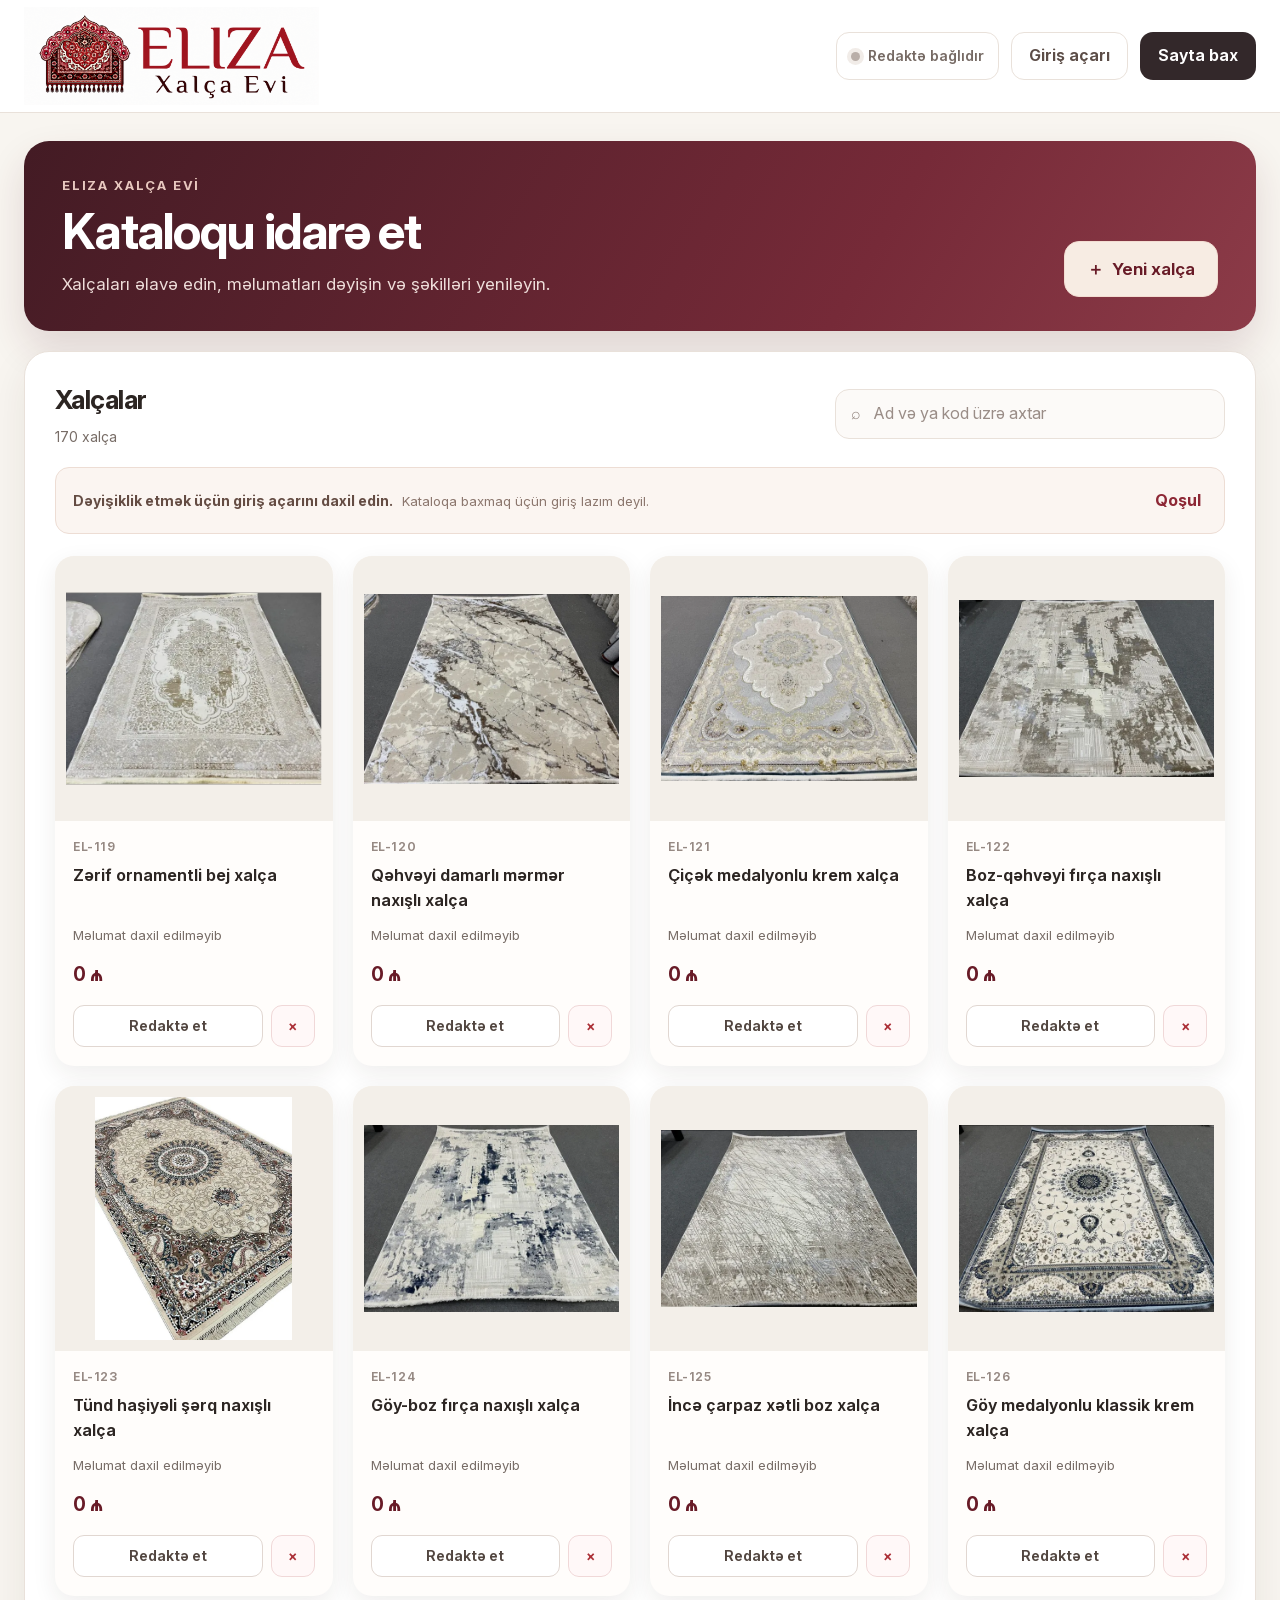
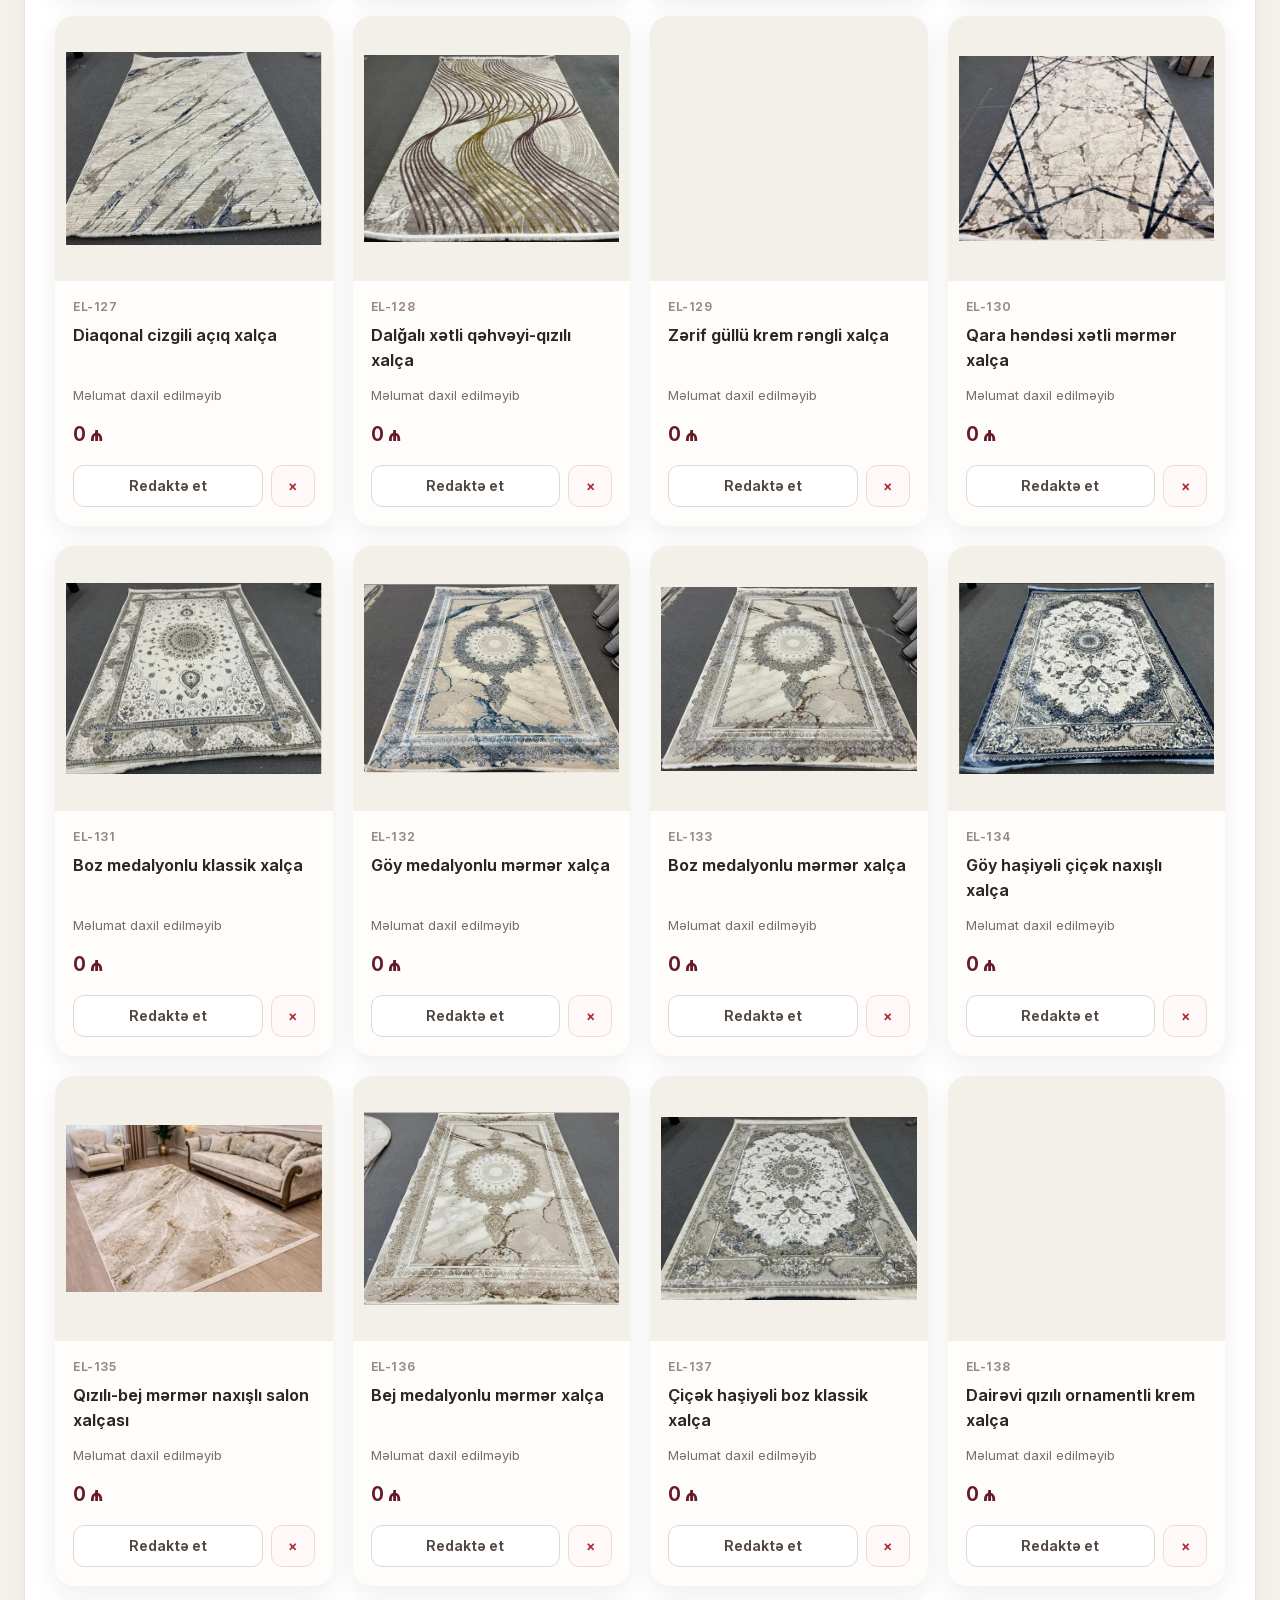
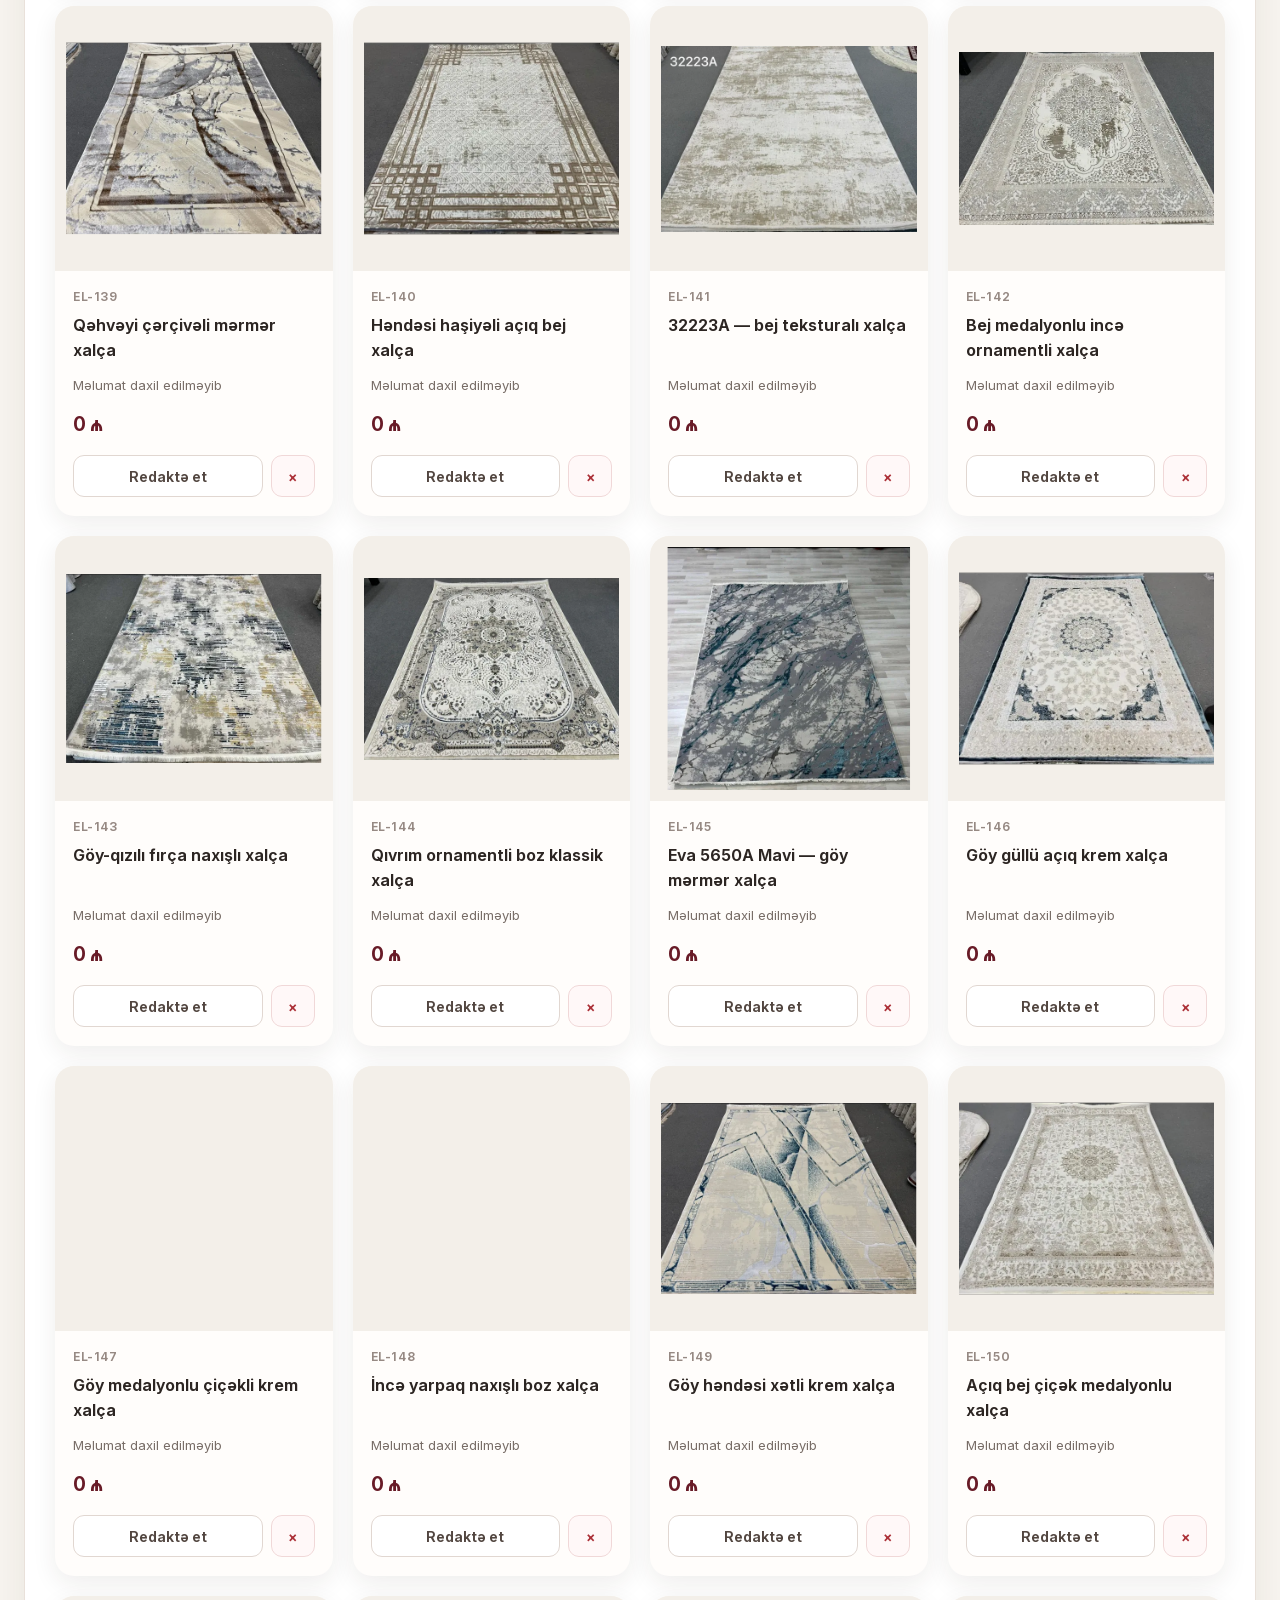
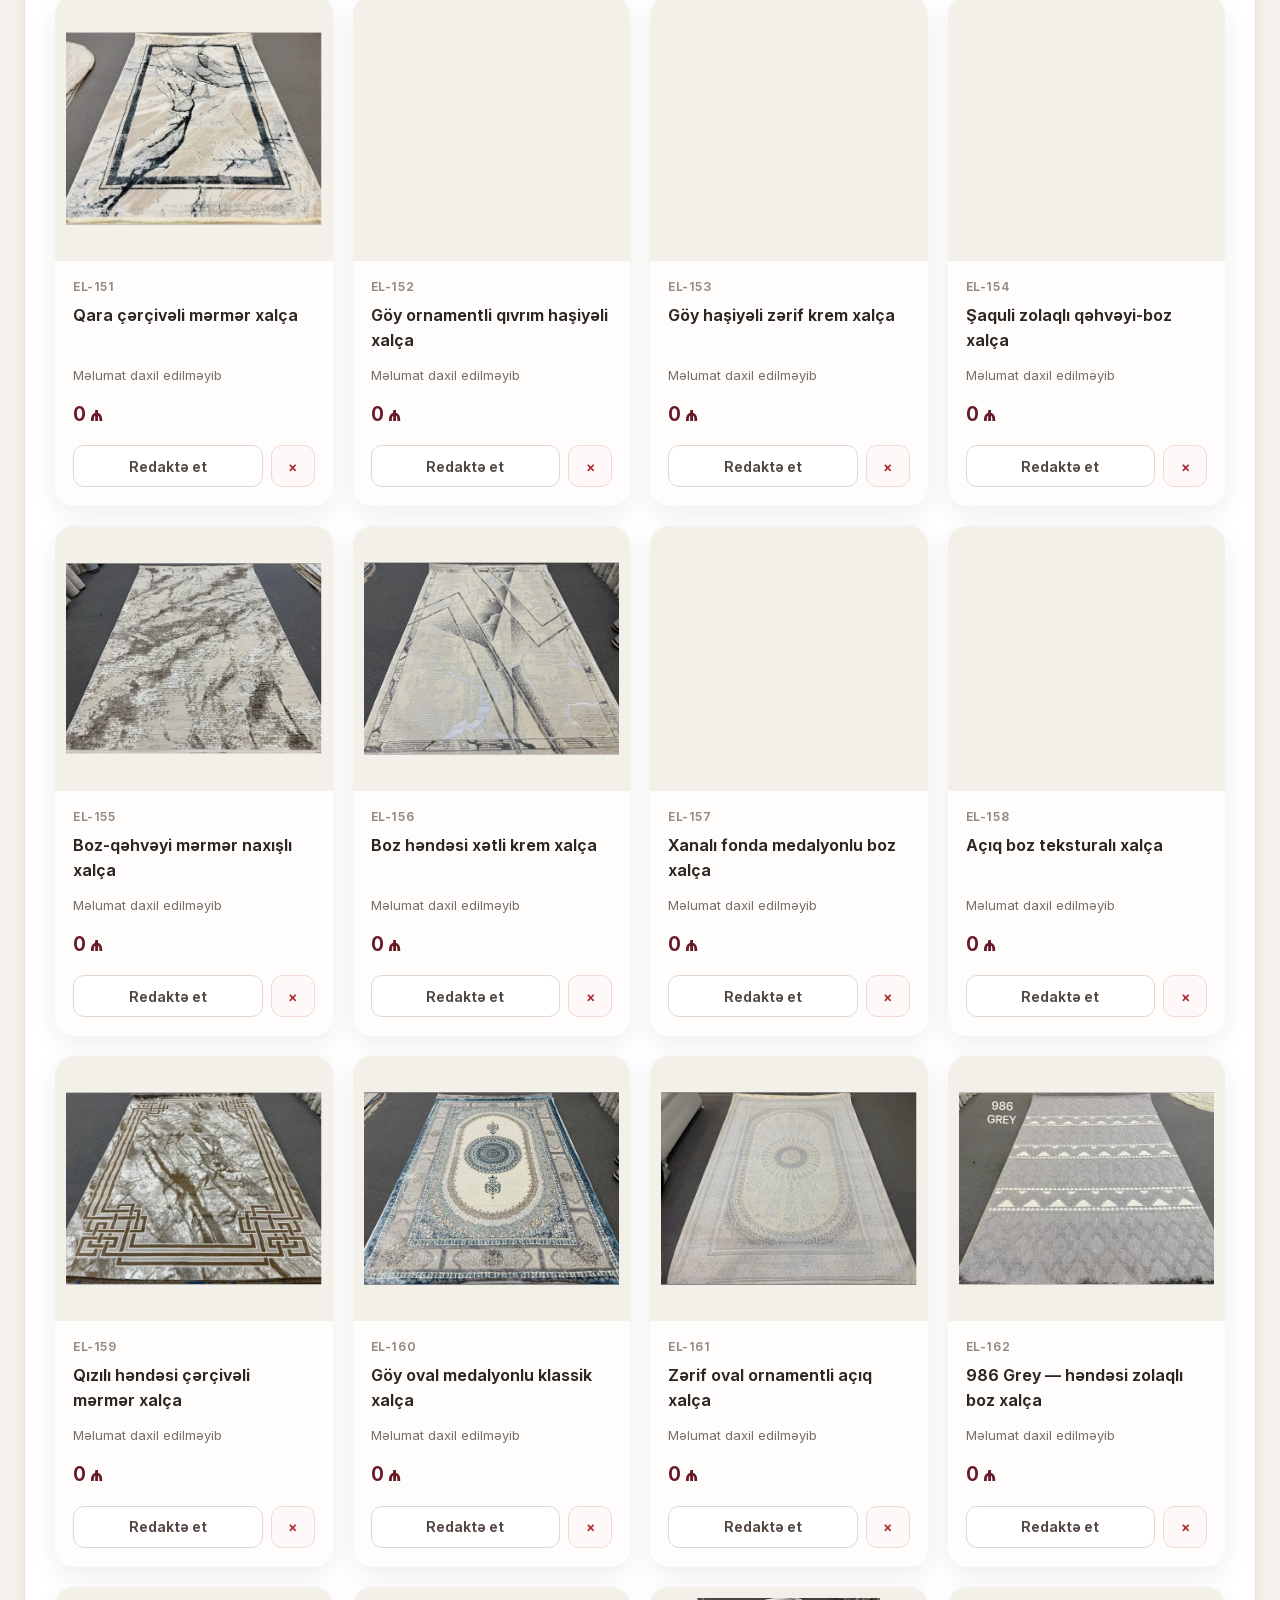
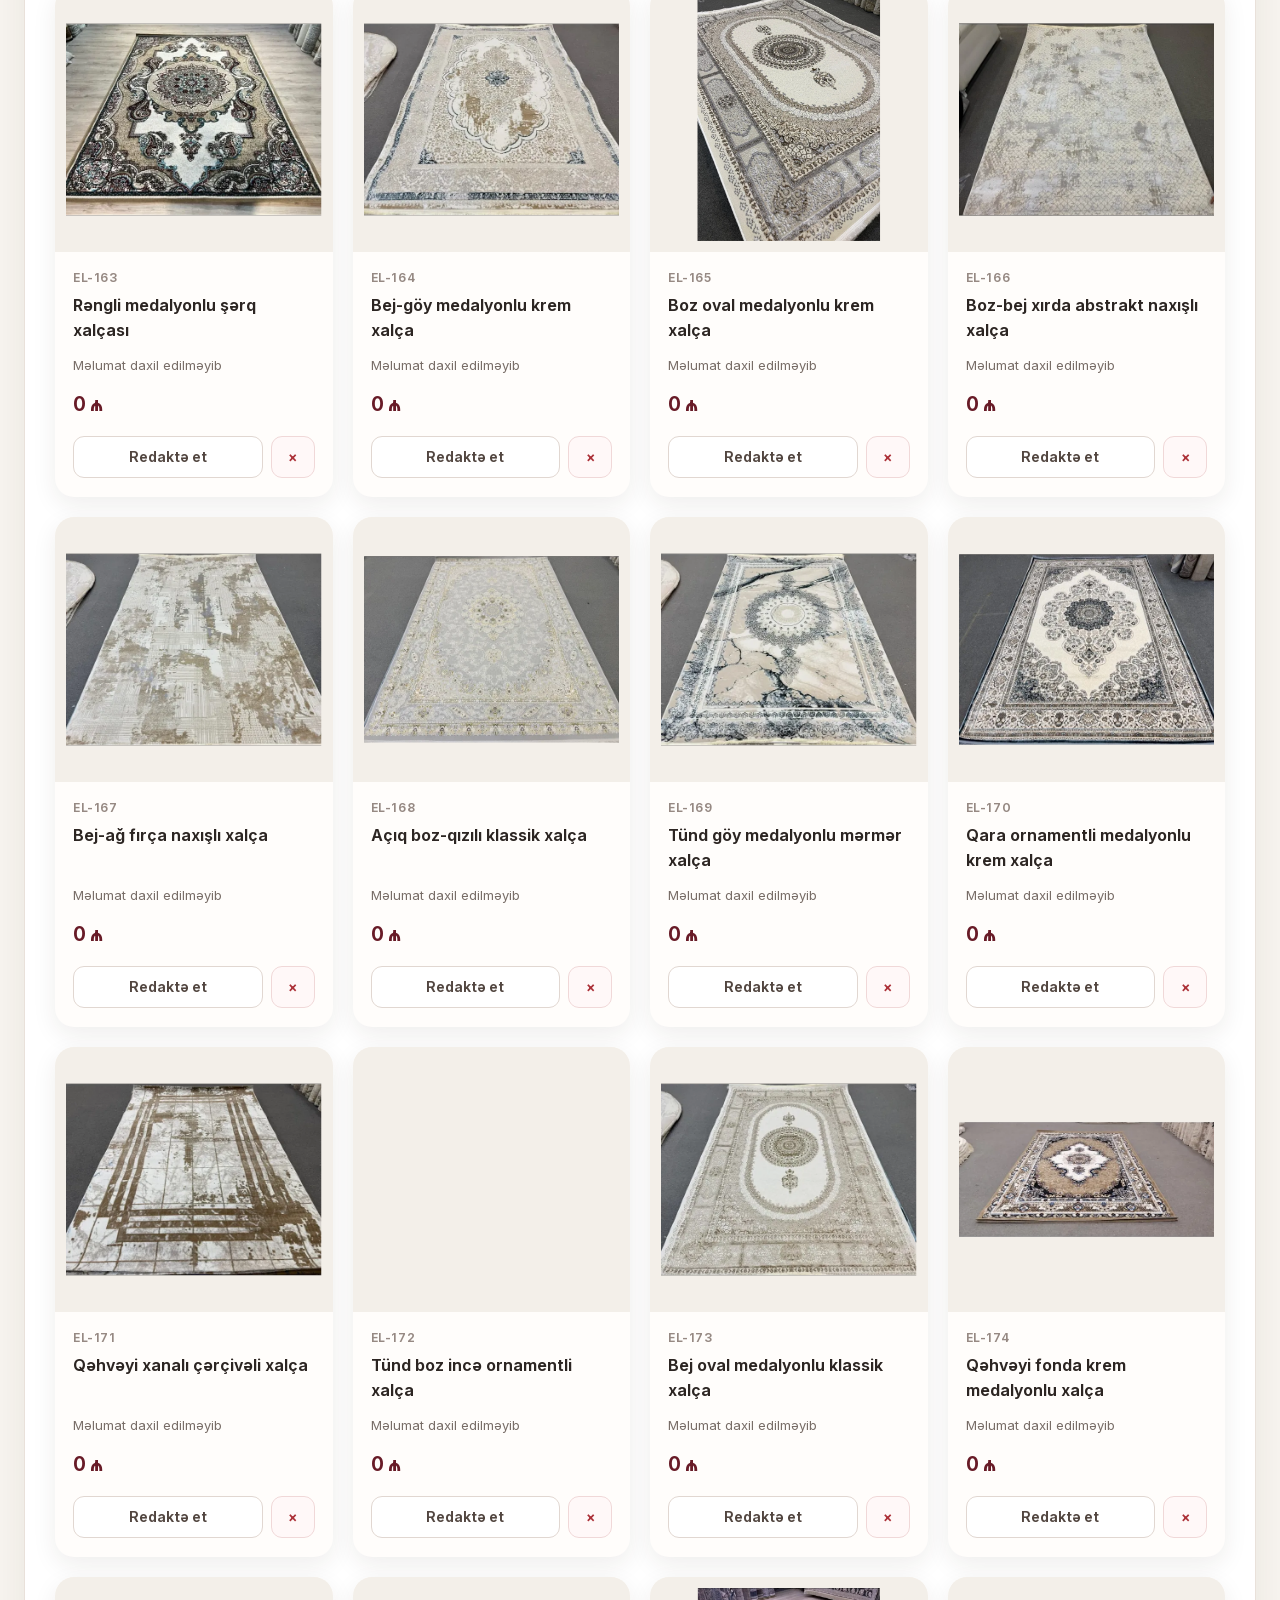
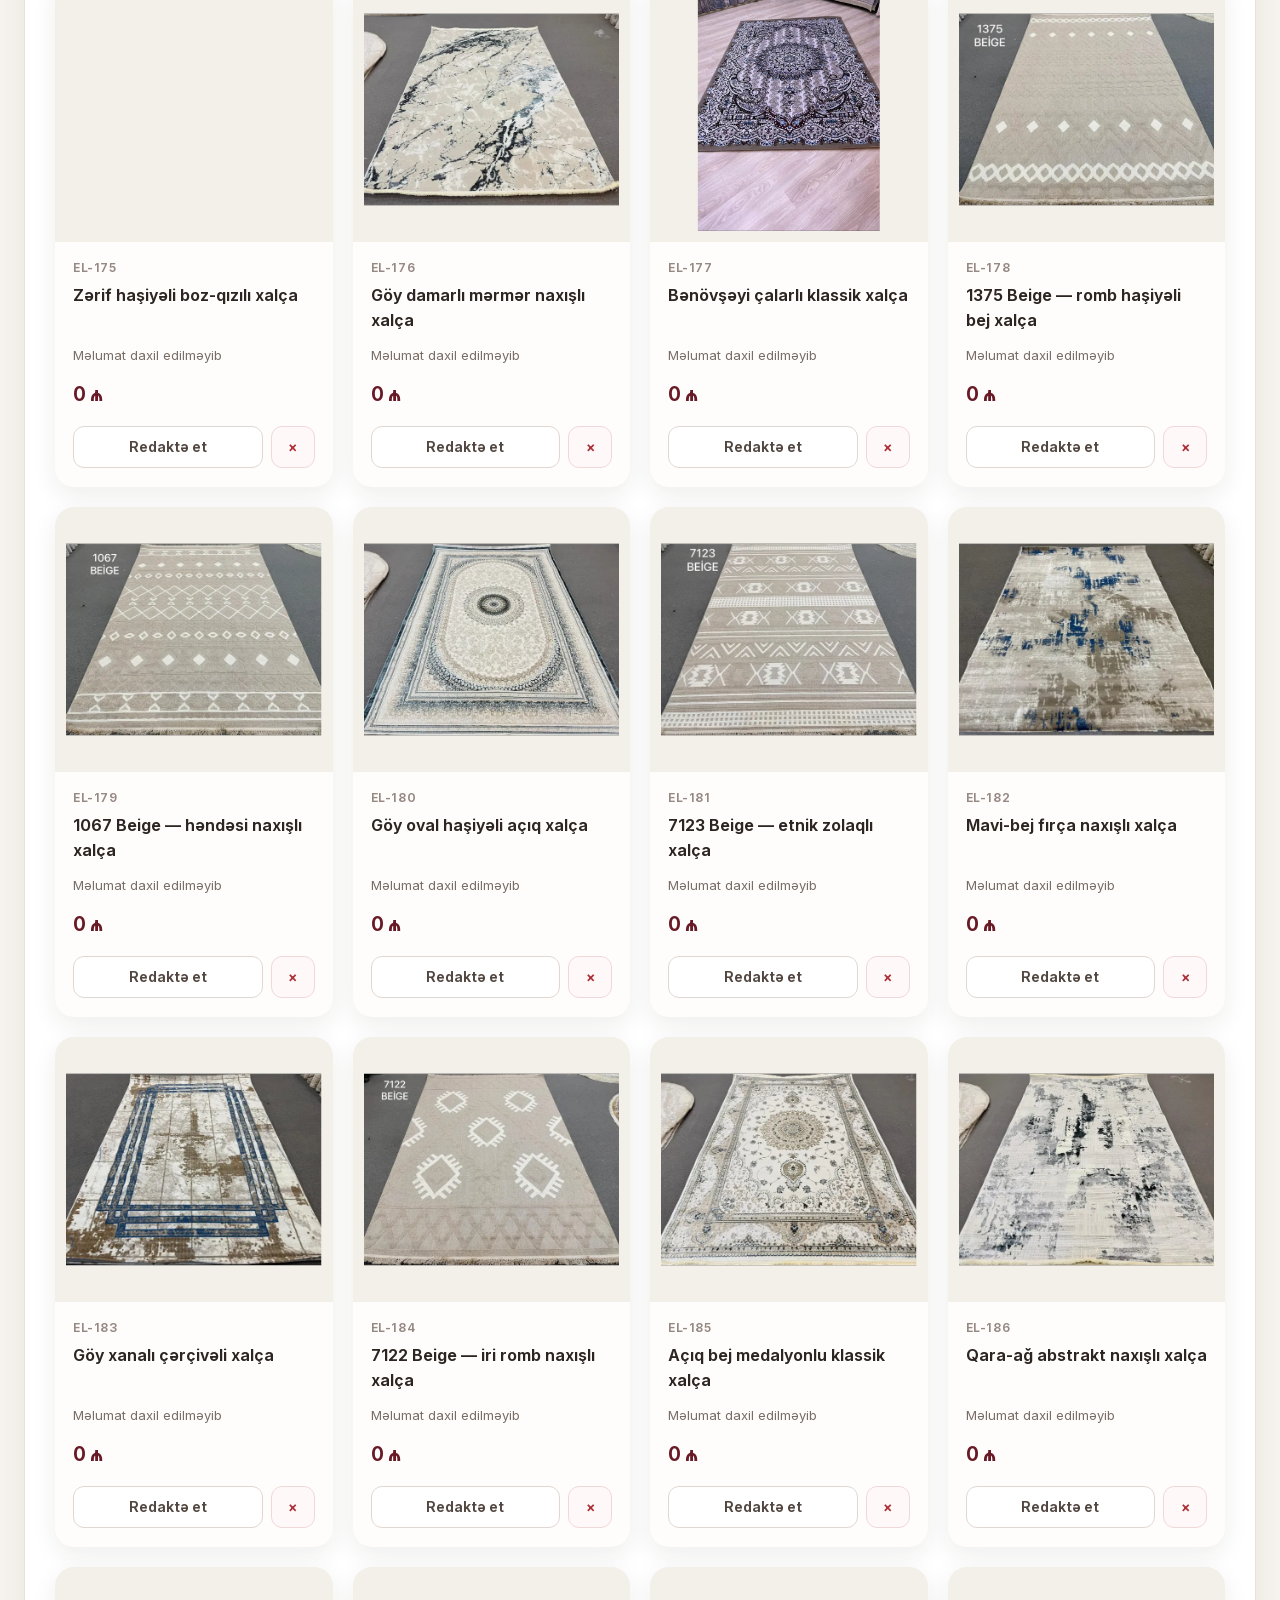
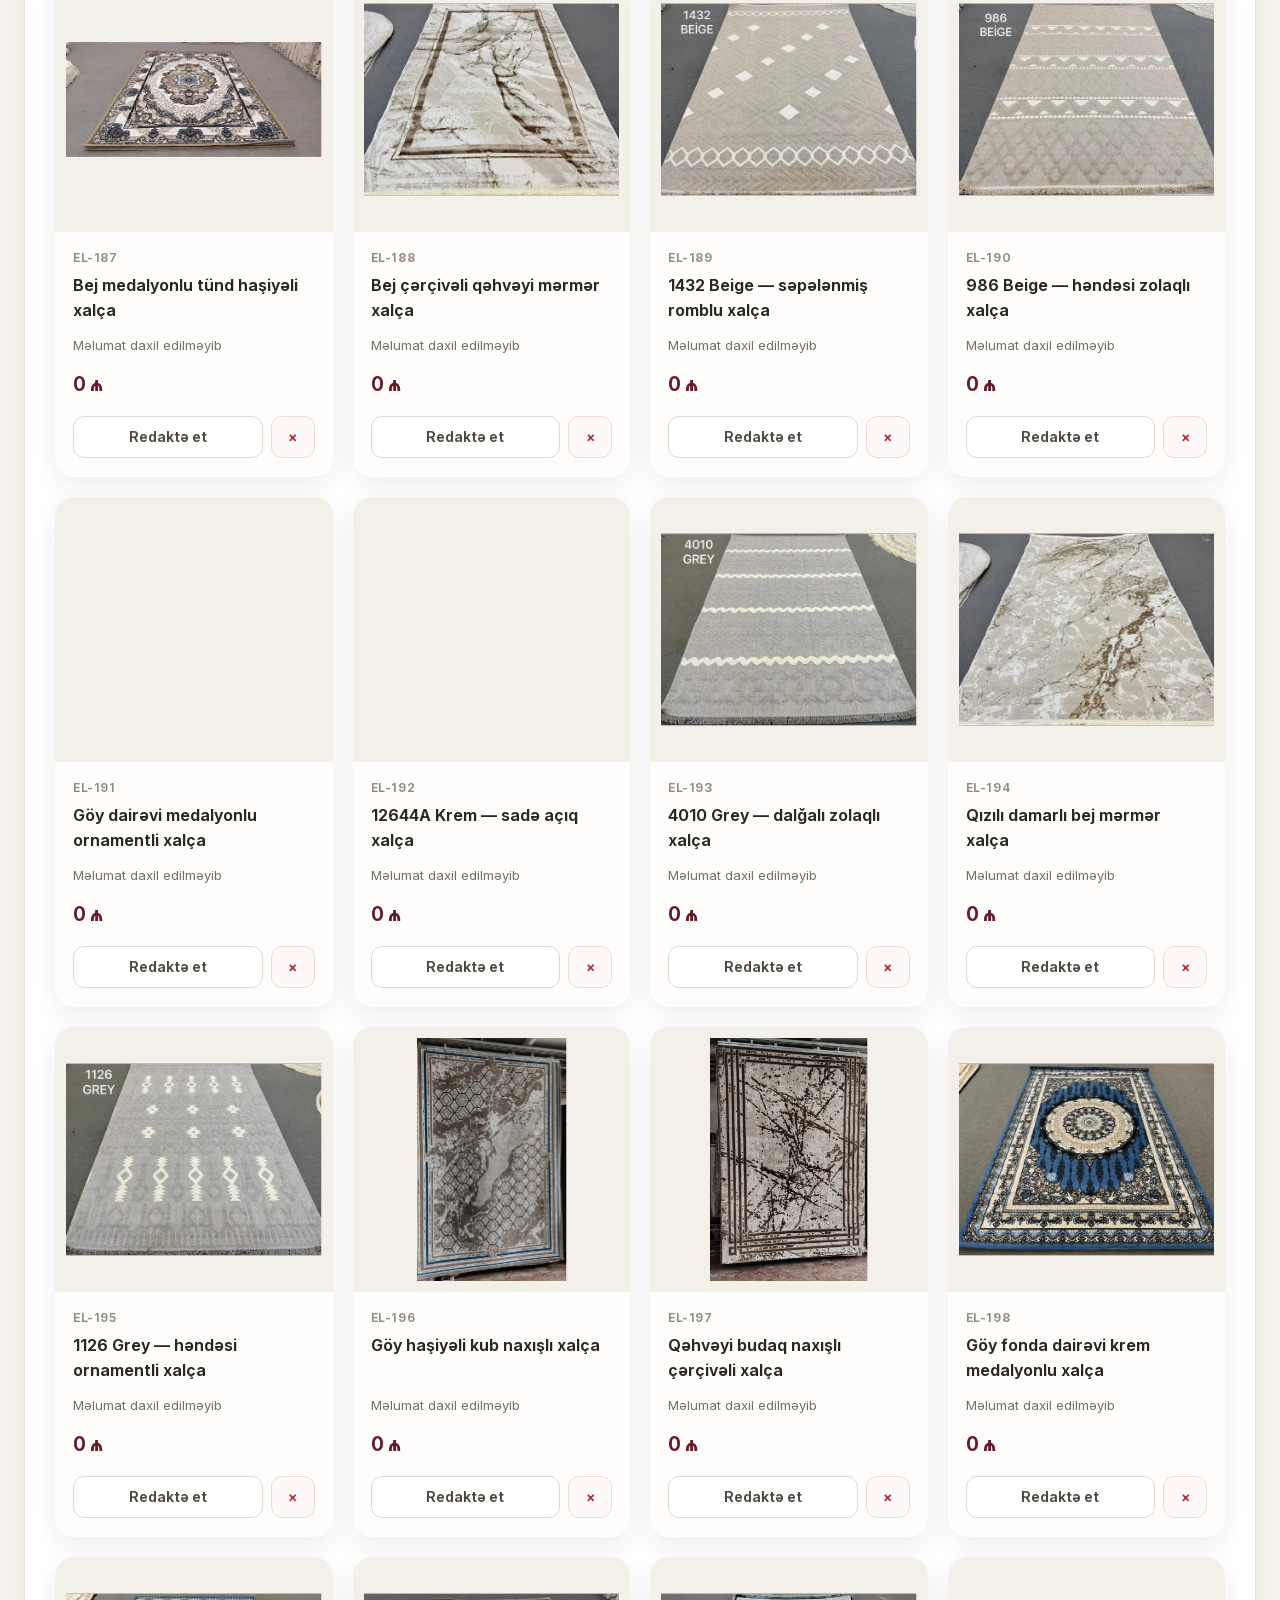
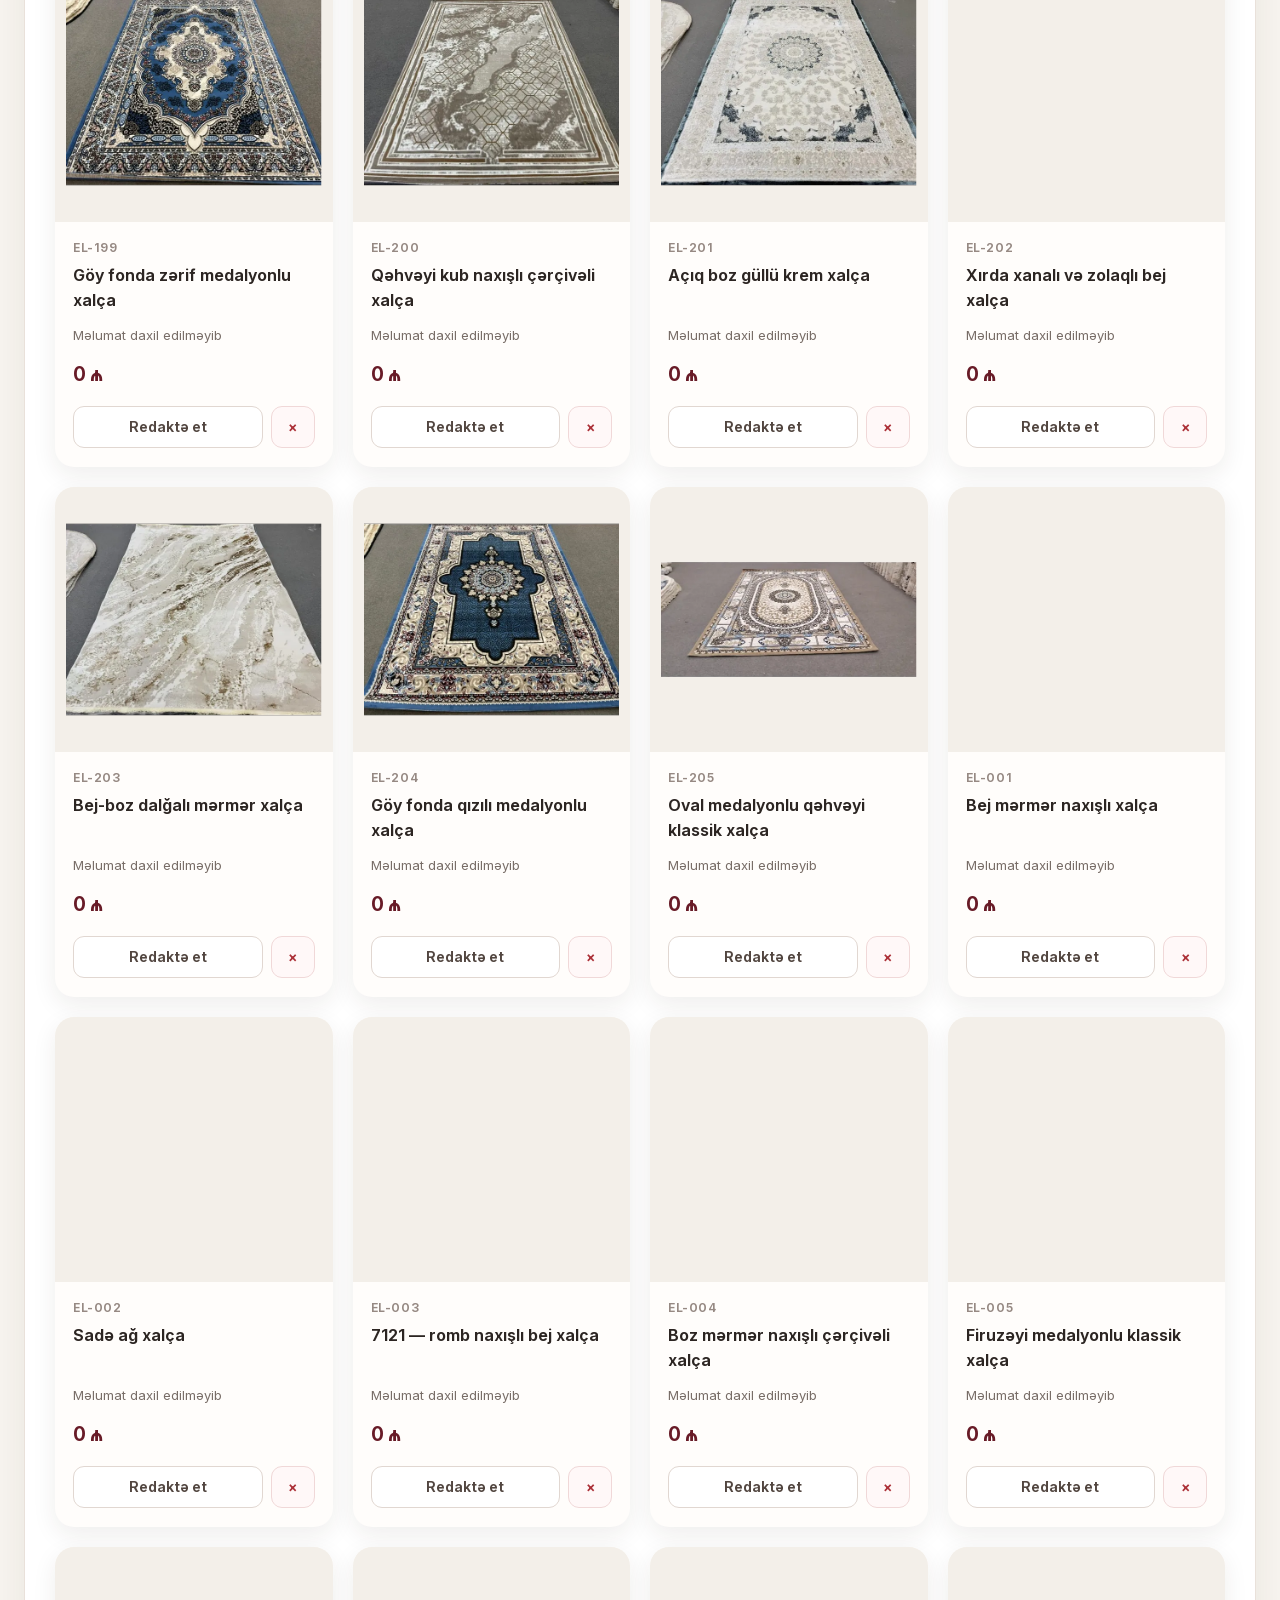
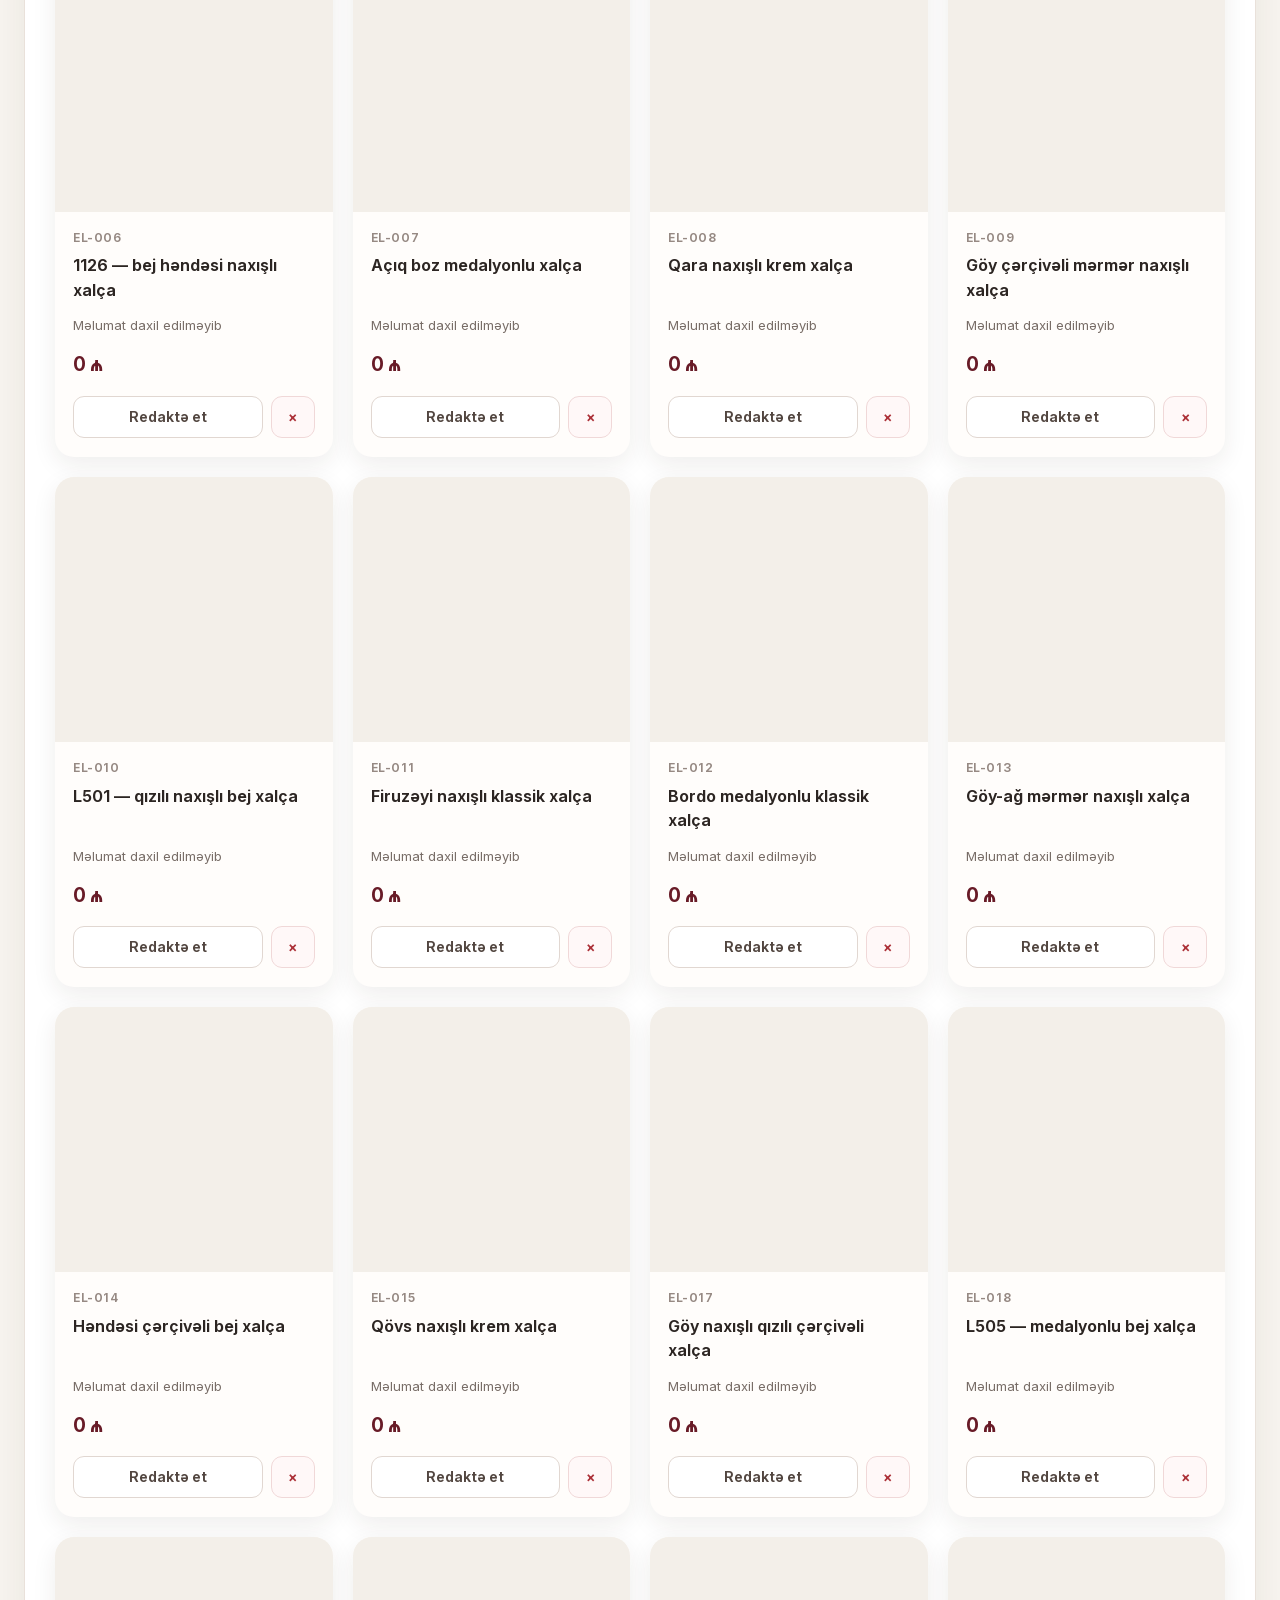
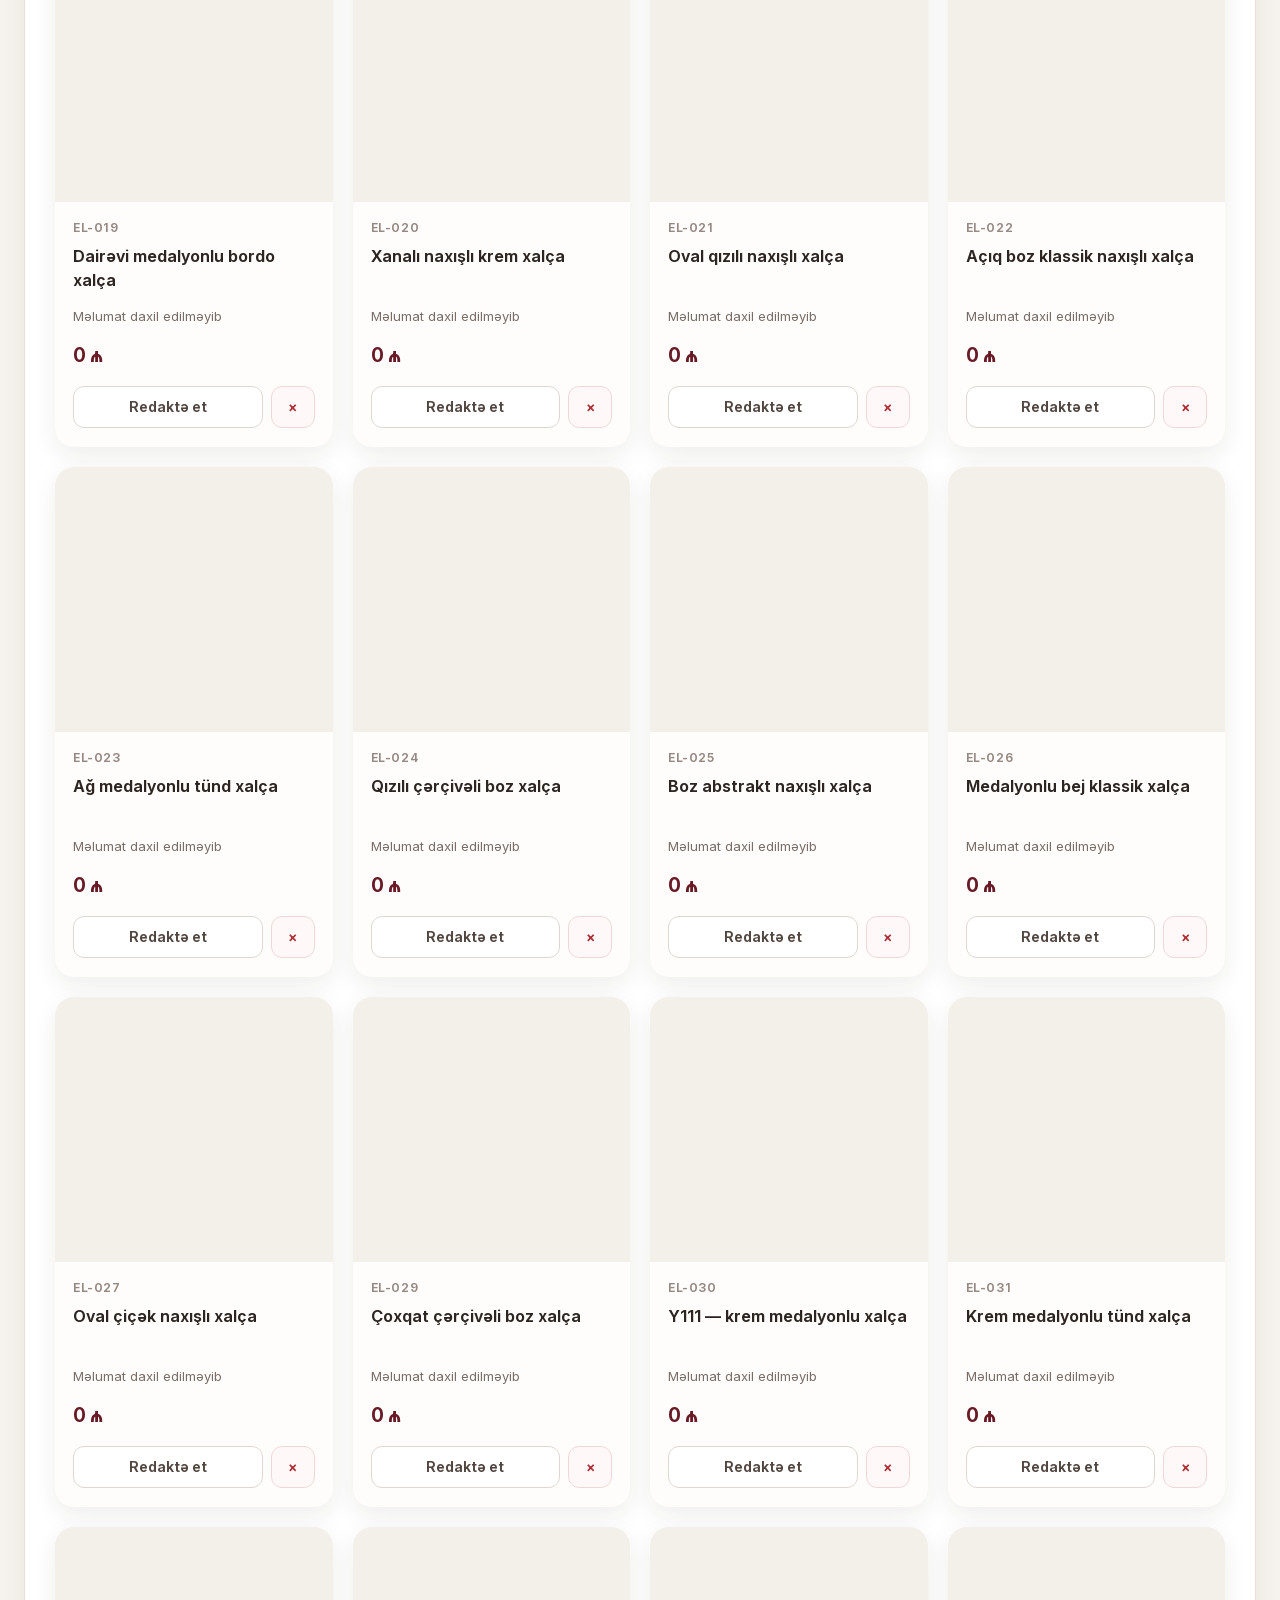
==== public/admin/index.html @ 35b3bbec "Add carpet catalog administration panel" ====
<!doctype html>
<html lang="az">
<head>
  <meta charset="utf-8">
  <meta name="viewport" content="width=device-width,initial-scale=1">
  <title>ELIZA Xalça Evi — İdarəetmə</title>
  <meta name="robots" content="noindex,nofollow">
  <meta http-equiv="Content-Security-Policy" content="default-src 'self'; img-src 'self' data: blob:; font-src 'self'; style-src 'self'; script-src 'self'; connect-src 'self' https://api.github.com; object-src 'none'; frame-ancestors 'none'; base-uri 'self'; form-action 'self'">
  <link rel="preload" href="../assets/inter-variable.woff2" as="font" type="font/woff2" crossorigin>
  <link rel="stylesheet" href="admin.css?v=1">
</head>
<body>
  <header class="header">
    <div class="header-inner">
      <a class="brand" href="../index.html" aria-label="ELIZA Xalça Evi">
        <img src="../assets/eliza-logo.png" alt="ELIZA Xalça Evi" width="1536" height="512">
      </a>
      <div class="header-actions">
        <span class="connection-status" id="connectionStatus"><i></i><span>Redaktə bağlıdır</span></span>
        <button class="button button-soft" id="connectButton" type="button">Giriş açarı</button>
        <a class="button button-dark" href="../index.html" target="_blank" rel="noopener">Sayta bax</a>
      </div>
    </div>
  </header>

  <main class="main">
    <section class="admin-hero">
      <div>
        <p class="eyebrow">ELIZA XALÇA EVİ</p>
        <h1>Kataloqu idarə et</h1>
        <p class="lead">Xalçaları əlavə edin, məlumatları dəyişin və şəkilləri yeniləyin.</p>
      </div>
      <button class="button button-primary button-large" id="addProductButton" type="button"><span aria-hidden="true">＋</span> Yeni xalça</button>
    </section>

    <section class="workspace" aria-labelledby="catalogHeading">
      <div class="workspace-head">
        <div>
          <h2 id="catalogHeading">Xalçalar</h2>
          <p id="resultCount">Kataloq yüklənir…</p>
        </div>
        <label class="search">
          <span aria-hidden="true">⌕</span>
          <input id="searchInput" type="search" placeholder="Ad və ya kod üzrə axtar" autocomplete="off">
        </label>
      </div>
      <div class="notice" id="lockedNotice">
        <div><strong>Dəyişiklik etmək üçün giriş açarını daxil edin.</strong><span>Kataloqa baxmaq üçün giriş lazım deyil.</span></div>
        <button type="button" class="text-button" id="noticeConnect">Qoşul</button>
      </div>
      <div class="catalog-grid" id="productGrid" aria-live="polite"></div>
    </section>
  </main>

  <div class="modal" id="accessModal" role="dialog" aria-modal="true" aria-labelledby="accessTitle" hidden>
    <div class="modal-backdrop" data-close="access"></div>
    <section class="access-card modal-card-small">
      <button class="close-button" type="button" data-close="access" aria-label="Pəncərəni bağla">×</button>
      <span class="modal-icon">🔐</span>
      <h2 id="accessTitle">Redaktə girişini açın</h2>
      <p>GitHub hesabınız üçün yalnız bu kataloqa <b>Contents: Read and write</b> icazəsi olan şəxsi giriş açarını daxil edin.</p>
      <label class="field"><span>Giriş açarı</span><input id="tokenInput" type="password" placeholder="github_pat_…" autocomplete="off" spellcheck="false"></label>
      <p class="privacy-note">Açar saytda və brauzerdə yadda saxlanmır. Səhifəni bağlayanda silinir.</p>
      <div class="modal-actions"><button class="button button-primary" id="tokenSubmit" type="button">Qoşul</button><button class="button button-soft" type="button" data-close="access">Ləğv et</button></div>
      <p class="form-error" id="accessError" role="alert"></p>
    </section>
  </div>

  <div class="modal" id="editorModal" role="dialog" aria-modal="true" aria-labelledby="editorTitle" hidden>
    <div class="modal-backdrop" data-close="editor"></div>
    <form class="editor-card" id="productForm">
      <div class="editor-head"><div><p class="eyebrow">KATALOQ KARTI</p><h2 id="editorTitle">Yeni xalça</h2></div><button class="close-button" type="button" data-close="editor" aria-label="Pəncərəni bağla">×</button></div>
      <div class="editor-body">
        <section class="form-section">
          <h3>Əsas məlumatlar</h3>
          <div class="form-grid">
            <label class="field field-wide"><span>Ad <b>*</b></span><input id="productName" required maxlength="120" placeholder="Məsələn: Göy medalyonlu klassik xalça"></label>
            <label class="field"><span>Qiymət (₼)</span><input id="productPrice" type="number" min="0" step="0.01" inputmode="decimal" placeholder="0.00"></label>
            <label class="field"><span>Ölçü</span><input id="productSize" maxlength="50" placeholder="160 × 230 sm"></label>
            <label class="field"><span>Material</span><input id="productMaterial" maxlength="70" placeholder="Polipropilen"></label>
            <label class="field"><span>Rəng</span><input id="productColor" maxlength="70" placeholder="Bej, göy"></label>
            <label class="field"><span>Üslub</span><input id="productStyle" maxlength="70" placeholder="Klassik"></label>
            <label class="field"><span>Otaq</span><input id="productRoom" maxlength="70" placeholder="Qonaq otağı"></label>
            <label class="field field-wide"><span>Təsvir</span><textarea id="productDescription" rows="4" maxlength="1200" placeholder="Xalça haqqında qısa məlumat"></textarea></label>
          </div>
        </section>

        <section class="form-section">
          <div class="section-title"><div><h3>Şəkillər</h3><p>Birinci şəkil kartın əsas fotosu olacaq.</p></div><label class="upload-button"><input id="photoInput" type="file" accept="image/jpeg,image/png,image/webp" multiple><span>＋ Şəkil yüklə</span></label></div>
          <div class="photo-list" id="photoList"></div>
          <p class="photo-hint">JPG, PNG və ya WEBP. Şəkillər sayta uyğun ölçüdə avtomatik hazırlanır.</p>
        </section>

        <section class="form-section">
          <div class="section-title"><div><h3>Əlavə xüsusiyyətlər</h3><p>İstədiyiniz xüsusiyyəti ayrıca əlavə edə bilərsiniz.</p></div><button class="button button-soft" id="addSpecButton" type="button">＋ Xüsusiyyət</button></div>
          <div class="spec-list" id="specList"></div>
        </section>
      </div>
      <div class="editor-footer"><p class="form-error" id="editorError" role="alert"></p><div><button class="button button-soft" type="button" data-close="editor">Ləğv et</button><button class="button button-primary" id="saveProductButton" type="submit">Yadda saxla</button></div></div>
    </form>
  </div>

  <div class="toast" id="toast" role="status" aria-live="polite" hidden></div>
  <script src="admin.js?v=1" defer></script>
</body>
</html>
---- public/admin/admin.css ----
@font-face{font-family:Inter;font-style:normal;font-weight:400 700;font-display:swap;src:url("../assets/inter-variable.woff2") format("woff2")}
:root{--bg:#f8f5f0;--card:#fff;--ink:#2c2522;--muted:#786d67;--line:#e9e1da;--wine:#8d2735;--wine-dark:#681b27;--soft:#f5efea;--green:#158348;--shadow:0 14px 40px rgba(57,34,27,.08);--max:1360px}
*{box-sizing:border-box}html{scroll-behavior:smooth}body{margin:0;background:var(--bg);color:var(--ink);font-family:Inter,Arial,sans-serif;font-size:16px;line-height:1.55}button,input,textarea{font:inherit}button,a{-webkit-tap-highlight-color:transparent}button{cursor:pointer}a{color:inherit;text-decoration:none}img{display:block;max-width:100%}[hidden]{display:none!important}:focus-visible{outline:3px solid #c65968;outline-offset:3px}
.header{position:sticky;top:0;z-index:30;border-bottom:1px solid var(--line);background:rgba(255,255,255,.96);backdrop-filter:blur(12px)}.header-inner{width:min(var(--max),calc(100% - 48px));min-height:112px;margin:auto;display:flex;align-items:center;justify-content:space-between;gap:28px}.brand{width:295px;flex:0 0 auto}.brand img{width:100%;height:auto}.header-actions{display:flex;align-items:center;gap:12px}.connection-status{display:inline-flex;align-items:center;gap:8px;min-height:48px;padding:0 14px;border:1px solid var(--line);border-radius:13px;background:#fff;font-size:14px;font-weight:600;color:#766a64}.connection-status i{width:9px;height:9px;border-radius:50%;background:#b9aea8;box-shadow:0 0 0 4px #f1ece8}.connection-status.connected{color:#17663c;border-color:#cee8d9;background:#f6fcf8}.connection-status.connected i{background:#24a760;box-shadow:0 0 0 4px #dff4e8}
.button{display:inline-flex;align-items:center;justify-content:center;gap:8px;min-height:48px;padding:11px 17px;border:1px solid transparent;border-radius:13px;font-weight:650;line-height:1.2;transition:transform .18s,filter .18s,box-shadow .18s}.button:hover{transform:translateY(-1px)}.button:disabled{cursor:wait;opacity:.6;transform:none}.button-primary{border-color:var(--wine);background:linear-gradient(135deg,#9f3040,var(--wine-dark));color:#fff;box-shadow:0 7px 18px rgba(111,28,40,.16)}.button-soft{border-color:var(--line);background:#fff;color:#5c4d47}.button-dark{background:#33282a;color:#fff}.button-large{min-height:56px;padding:15px 22px;border-radius:15px;font-size:17px}
.main{width:min(var(--max),calc(100% - 48px));margin:0 auto 72px}.admin-hero{display:flex;align-items:flex-end;justify-content:space-between;gap:32px;margin:28px 0 20px;padding:34px 38px;border-radius:25px;background:linear-gradient(120deg,#431b24,#762a38 68%,#8c3b48);color:#fff;box-shadow:0 18px 38px rgba(83,28,39,.14)}.eyebrow{margin:0 0 10px;color:#e8c8bf;font-size:13px;font-weight:700;letter-spacing:.14em}.admin-hero h1{margin:0;font-size:clamp(32px,4vw,49px);line-height:1.1;letter-spacing:-.035em}.lead{max-width:650px;margin:12px 0 0;color:#eeddd9;font-size:17px}.admin-hero .button-primary{border-color:#f3ddd2;background:#f7ece3;color:var(--wine-dark);box-shadow:none}
.workspace{padding:28px 30px 34px;border:1px solid var(--line);border-radius:25px;background:#fff;box-shadow:var(--shadow)}.workspace-head{display:flex;align-items:center;justify-content:space-between;gap:24px;margin-bottom:20px}.workspace-head h2{margin:0;font-size:26px;letter-spacing:-.02em}.workspace-head p{margin:5px 0 0;color:var(--muted);font-size:14px}.search{display:flex;align-items:center;gap:10px;width:min(390px,100%);min-height:50px;padding:0 15px;border:1px solid var(--line);border-radius:14px;background:#fcfaf8;color:#948781}.search:focus-within{border-color:#bb7f87;box-shadow:0 0 0 3px rgba(141,39,53,.09)}.search input{width:100%;border:0;outline:0;background:transparent;color:var(--ink)}.search input::placeholder{color:#9a8d87}.notice{display:flex;align-items:center;justify-content:space-between;gap:24px;margin:0 0 22px;padding:14px 17px;border:1px solid #edddd4;border-radius:14px;background:#fbf5f1;color:#644c43}.notice div{display:flex;align-items:baseline;gap:9px;flex-wrap:wrap}.notice strong{font-size:14px}.notice span{color:#8b766d;font-size:13px}.text-button{padding:6px;border:0;background:none;color:var(--wine);font-weight:700}
.catalog-grid{display:grid;grid-template-columns:repeat(4,minmax(0,1fr));align-items:stretch;gap:20px}.product-card{position:relative;display:flex;flex-direction:column;min-width:0;overflow:hidden;border:0;border-radius:19px;background:#fffdfb;box-shadow:0 8px 25px rgba(55,34,27,.08)}.card-photo{display:flex;align-items:center;justify-content:center;height:265px;padding:11px;overflow:hidden;background:#f3efe9}.card-photo img,.card-photo svg{width:100%;height:100%;object-fit:contain}.card-body{display:flex;flex:1;flex-direction:column;padding:17px 18px 19px}.card-code{margin:0 0 6px;color:#968983;font-size:12px;font-weight:650;letter-spacing:.05em}.card-title{min-height:54px;margin:0;font-size:16px;font-weight:650;line-height:1.55}.card-meta{min-height:23px;margin:8px 0 0;color:var(--muted);font-size:13px}.card-price{margin:12px 0 0;font-size:19px;font-weight:700;color:var(--wine-dark)}.card-actions{display:grid;grid-template-columns:1fr auto;gap:8px;margin-top:auto;padding-top:16px}.card-edit,.card-delete{min-height:42px;border-radius:11px;font-size:14px;font-weight:650}.card-edit{border:1px solid #e1d7d1;background:#fff;color:#524640}.card-delete{width:44px;border:1px solid #f0d8d8;background:#fff8f8;color:#ac3138}.empty{grid-column:1/-1;padding:60px 20px;text-align:center;color:var(--muted)}
.modal{position:fixed;inset:0;z-index:80;display:grid;place-items:center;padding:24px}.modal-backdrop{position:absolute;inset:0;background:rgba(29,20,21,.65);backdrop-filter:blur(5px)}.access-card,.editor-card{position:relative;z-index:1;border:1px solid rgba(255,255,255,.7);background:#fff;box-shadow:0 30px 80px rgba(27,15,17,.3)}.modal-card-small{width:min(520px,100%);padding:30px;border-radius:23px}.modal-icon{display:grid;place-items:center;width:48px;height:48px;margin-bottom:17px;border-radius:14px;background:#f7ece8;font-size:23px}.access-card h2{margin:0;font-size:25px}.access-card>p{margin:10px 0 19px;color:var(--muted)}.close-button{display:grid;place-items:center;width:42px;height:42px;padding:0;border:1px solid var(--line);border-radius:12px;background:#fff;color:#635650;font-size:27px;line-height:1}.access-card>.close-button{position:absolute;top:20px;right:20px}.field{display:flex;flex-direction:column;gap:7px}.field>span{font-size:13px;font-weight:650;color:#62534d}.field>span b{color:var(--wine)}.field input,.field textarea{width:100%;border:1px solid #ded4ce;border-radius:12px;background:#fff;padding:12px 13px;color:var(--ink);outline:0}.field input{min-height:47px}.field textarea{resize:vertical}.field input:focus,.field textarea:focus{border-color:#b9747e;box-shadow:0 0 0 3px rgba(141,39,53,.08)}.privacy-note{padding:11px 13px;border-radius:10px;background:#f7f3f0;font-size:13px!important}.modal-actions{display:flex;gap:10px;margin-top:20px}.form-error{min-height:20px;margin:10px 0 0;color:#b12831;font-size:13px;font-weight:600}
.editor-card{display:flex;flex-direction:column;width:min(1000px,100%);max-height:calc(100vh - 40px);overflow:hidden;border-radius:24px}.editor-head{display:flex;align-items:center;justify-content:space-between;padding:23px 27px;border-bottom:1px solid var(--line)}.editor-head .eyebrow{margin-bottom:5px;color:#9c5b64}.editor-head h2{margin:0;font-size:26px}.editor-body{overflow:auto;padding:4px 27px 25px}.form-section{padding:24px 0;border-bottom:1px solid var(--line)}.form-section:last-child{border-bottom:0}.form-section h3{margin:0 0 16px;font-size:18px}.form-grid{display:grid;grid-template-columns:repeat(2,minmax(0,1fr));gap:15px}.field-wide{grid-column:1/-1}.section-title{display:flex;align-items:flex-start;justify-content:space-between;gap:20px}.section-title h3{margin-bottom:3px}.section-title p{margin:0;color:var(--muted);font-size:13px}.upload-button{position:relative;display:inline-flex;align-items:center;justify-content:center;min-height:45px;padding:10px 15px;border:1px solid #d9cec8;border-radius:12px;background:#fff;color:#594b46;font-size:14px;font-weight:650;cursor:pointer}.upload-button input{position:absolute;width:1px;height:1px;opacity:0}.photo-list{display:grid;grid-template-columns:repeat(4,minmax(0,1fr));gap:12px;margin-top:18px}.photo-item{position:relative;display:grid;place-items:center;aspect-ratio:1;overflow:hidden;border:1px solid var(--line);border-radius:13px;background:#f5f1ed}.photo-item img,.photo-item svg{width:100%;height:100%;object-fit:contain}.photo-item button{position:absolute;top:7px;right:7px;display:grid;place-items:center;width:31px;height:31px;padding:0;border:0;border-radius:9px;background:rgba(43,30,31,.84);color:#fff;font-size:19px}.photo-item:first-child::after{content:"Əsas";position:absolute;left:7px;bottom:7px;padding:4px 8px;border-radius:7px;background:var(--wine);color:#fff;font-size:11px;font-weight:700}.photo-hint{margin:11px 0 0;color:var(--muted);font-size:12px}.spec-list{display:flex;flex-direction:column;gap:9px;margin-top:16px}.spec-row{display:grid;grid-template-columns:1fr 1.5fr 42px;gap:9px}.spec-row input{min-height:44px;padding:10px 12px;border:1px solid #ded4ce;border-radius:11px;outline:0}.spec-row button{border:1px solid #f0d8d8;border-radius:11px;background:#fff8f8;color:#a83238;font-size:19px}.editor-footer{display:flex;align-items:center;justify-content:space-between;gap:18px;padding:17px 27px;border-top:1px solid var(--line);background:#fcfaf8}.editor-footer .form-error{margin:0}.editor-footer>div{display:flex;gap:10px;margin-left:auto}.toast{position:fixed;right:24px;bottom:24px;z-index:120;max-width:420px;padding:14px 17px;border-radius:13px;background:#2e2826;color:#fff;font-size:14px;font-weight:600;box-shadow:0 16px 38px rgba(28,19,18,.25)}
@media(max-width:1050px){.catalog-grid{grid-template-columns:repeat(3,minmax(0,1fr))}.brand{width:245px}.connection-status span{display:none}.photo-list{grid-template-columns:repeat(3,minmax(0,1fr))}}
@media(max-width:760px){.header-inner,.main{width:min(100% - 28px,var(--max))}.header-inner{min-height:88px}.brand{width:185px}.header-actions{gap:7px}.connection-status{display:none}.header-actions .button{min-height:43px;padding:9px 11px;font-size:13px}.admin-hero{align-items:stretch;flex-direction:column;margin-top:17px;padding:25px 22px}.admin-hero h1{font-size:34px}.button-large{width:100%}.workspace{padding:21px 16px}.workspace-head{align-items:stretch;flex-direction:column}.search{width:100%}.catalog-grid{grid-template-columns:repeat(2,minmax(0,1fr));gap:12px}.card-photo{height:185px}.card-body{padding:14px}.card-title{min-height:68px;font-size:14px}.notice{align-items:flex-start}.notice div{display:block}.notice span{display:block;margin-top:3px}.modal{padding:10px}.editor-card{max-height:calc(100vh - 20px);border-radius:18px}.editor-head,.editor-footer{padding:16px}.editor-body{padding:0 16px 18px}.form-grid{grid-template-columns:1fr}.field-wide{grid-column:auto}.photo-list{grid-template-columns:repeat(2,minmax(0,1fr))}.section-title{align-items:stretch;flex-direction:column}.editor-footer{align-items:stretch;flex-direction:column}.editor-footer>div{width:100%}.editor-footer .button{flex:1}.spec-row{grid-template-columns:1fr 1fr 42px}}
@media(max-width:430px){.header-actions .button-soft{display:none}.brand{width:175px}.catalog-grid{grid-template-columns:1fr}.card-photo{height:265px}.card-title{min-height:auto}.modal-card-small{padding:24px 19px}.modal-actions{flex-direction:column}.spec-row{grid-template-columns:1fr 42px}.spec-row input:nth-child(2){grid-column:1/2}.spec-row button{grid-column:2;grid-row:1/3}}
@media(prefers-reduced-motion:reduce){*{scroll-behavior:auto!important;transition:none!important}}
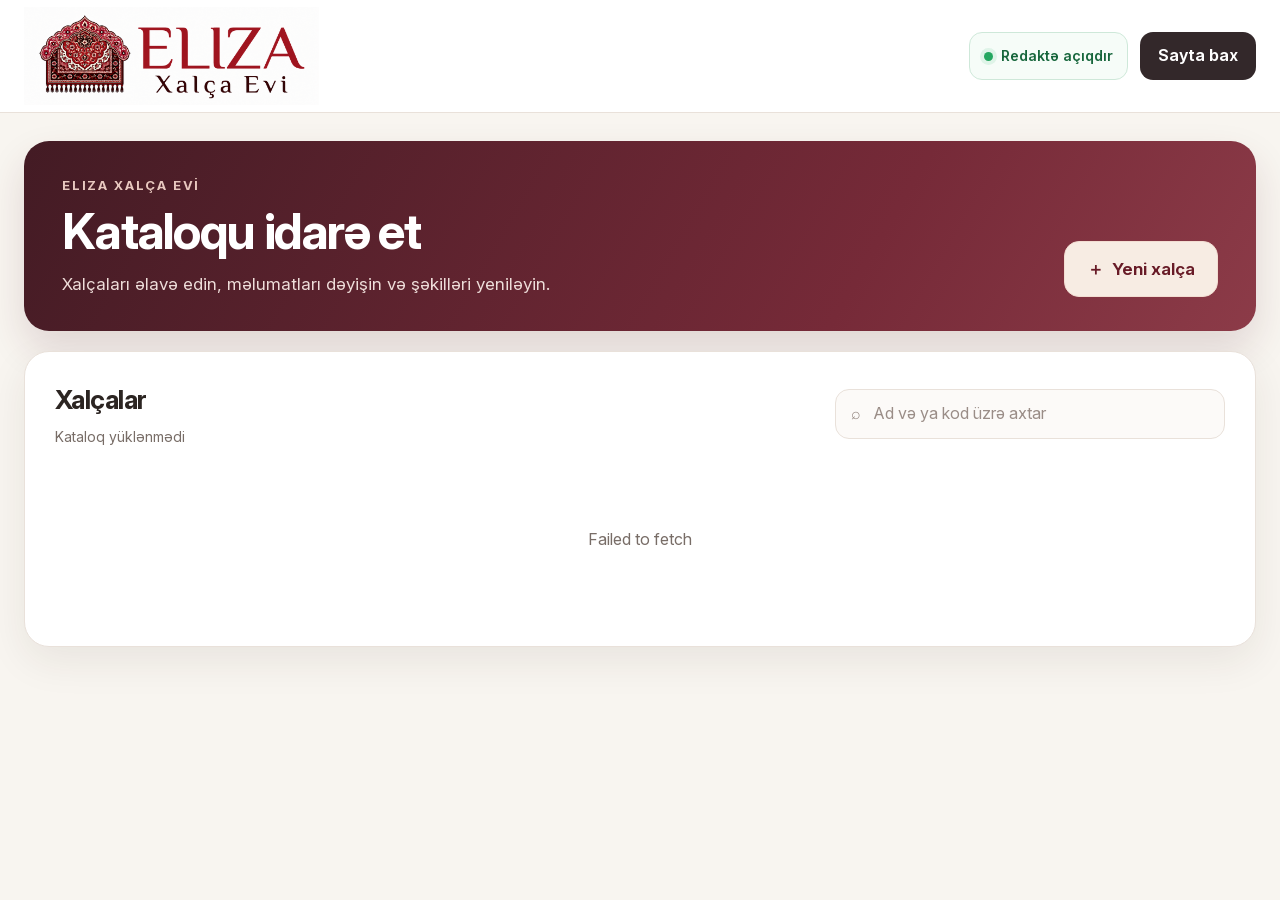
==== commit 9ddf80d5: "Remove admin login and use catalog service" ====
--- a/public/admin/index.html
+++ b/public/admin/index.html
@@ -5,9 +5,9 @@
   <meta name="viewport" content="width=device-width,initial-scale=1">
   <title>ELIZA Xalça Evi — İdarəetmə</title>
   <meta name="robots" content="noindex,nofollow">
-  <meta http-equiv="Content-Security-Policy" content="default-src 'self'; img-src 'self' data: blob:; font-src 'self'; style-src 'self'; script-src 'self'; connect-src 'self' https://api.github.com; object-src 'none'; frame-ancestors 'none'; base-uri 'self'; form-action 'self'">
+  <meta http-equiv="Content-Security-Policy" content="default-src 'self'; img-src 'self' data: blob: https://eliza-catalog-data.bubbly-moose-3025.chatgpt.site; font-src 'self'; style-src 'self'; script-src 'self'; connect-src 'self' https://eliza-catalog-data.bubbly-moose-3025.chatgpt.site; object-src 'none'; frame-ancestors 'none'; base-uri 'self'; form-action 'self'">
   <link rel="preload" href="../assets/inter-variable.woff2" as="font" type="font/woff2" crossorigin>
-  <link rel="stylesheet" href="admin.css?v=1">
+  <link rel="stylesheet" href="admin.css?v=2">
 </head>
 <body>
   <header class="header">
@@ -16,8 +16,7 @@
         <img src="../assets/eliza-logo.png" alt="ELIZA Xalça Evi" width="1536" height="512">
       </a>
       <div class="header-actions">
-        <span class="connection-status" id="connectionStatus"><i></i><span>Redaktə bağlıdır</span></span>
-        <button class="button button-soft" id="connectButton" type="button">Giriş açarı</button>
+        <span class="connection-status connected" id="connectionStatus"><i></i><span>Redaktə açıqdır</span></span>
         <a class="button button-dark" href="../index.html" target="_blank" rel="noopener">Sayta bax</a>
       </div>
     </div>
@@ -44,27 +43,9 @@
           <input id="searchInput" type="search" placeholder="Ad və ya kod üzrə axtar" autocomplete="off">
         </label>
       </div>
-      <div class="notice" id="lockedNotice">
-        <div><strong>Dəyişiklik etmək üçün giriş açarını daxil edin.</strong><span>Kataloqa baxmaq üçün giriş lazım deyil.</span></div>
-        <button type="button" class="text-button" id="noticeConnect">Qoşul</button>
-      </div>
       <div class="catalog-grid" id="productGrid" aria-live="polite"></div>
     </section>
   </main>
-
-  <div class="modal" id="accessModal" role="dialog" aria-modal="true" aria-labelledby="accessTitle" hidden>
-    <div class="modal-backdrop" data-close="access"></div>
-    <section class="access-card modal-card-small">
-      <button class="close-button" type="button" data-close="access" aria-label="Pəncərəni bağla">×</button>
-      <span class="modal-icon">🔐</span>
-      <h2 id="accessTitle">Redaktə girişini açın</h2>
-      <p>GitHub hesabınız üçün yalnız bu kataloqa <b>Contents: Read and write</b> icazəsi olan şəxsi giriş açarını daxil edin.</p>
-      <label class="field"><span>Giriş açarı</span><input id="tokenInput" type="password" placeholder="github_pat_…" autocomplete="off" spellcheck="false"></label>
-      <p class="privacy-note">Açar saytda və brauzerdə yadda saxlanmır. Səhifəni bağlayanda silinir.</p>
-      <div class="modal-actions"><button class="button button-primary" id="tokenSubmit" type="button">Qoşul</button><button class="button button-soft" type="button" data-close="access">Ləğv et</button></div>
-      <p class="form-error" id="accessError" role="alert"></p>
-    </section>
-  </div>
 
   <div class="modal" id="editorModal" role="dialog" aria-modal="true" aria-labelledby="editorTitle" hidden>
     <div class="modal-backdrop" data-close="editor"></div>
@@ -101,6 +82,6 @@
   </div>
 
   <div class="toast" id="toast" role="status" aria-live="polite" hidden></div>
-  <script src="admin.js?v=1" defer></script>
+  <script src="admin.js?v=2" defer></script>
 </body>
 </html>
